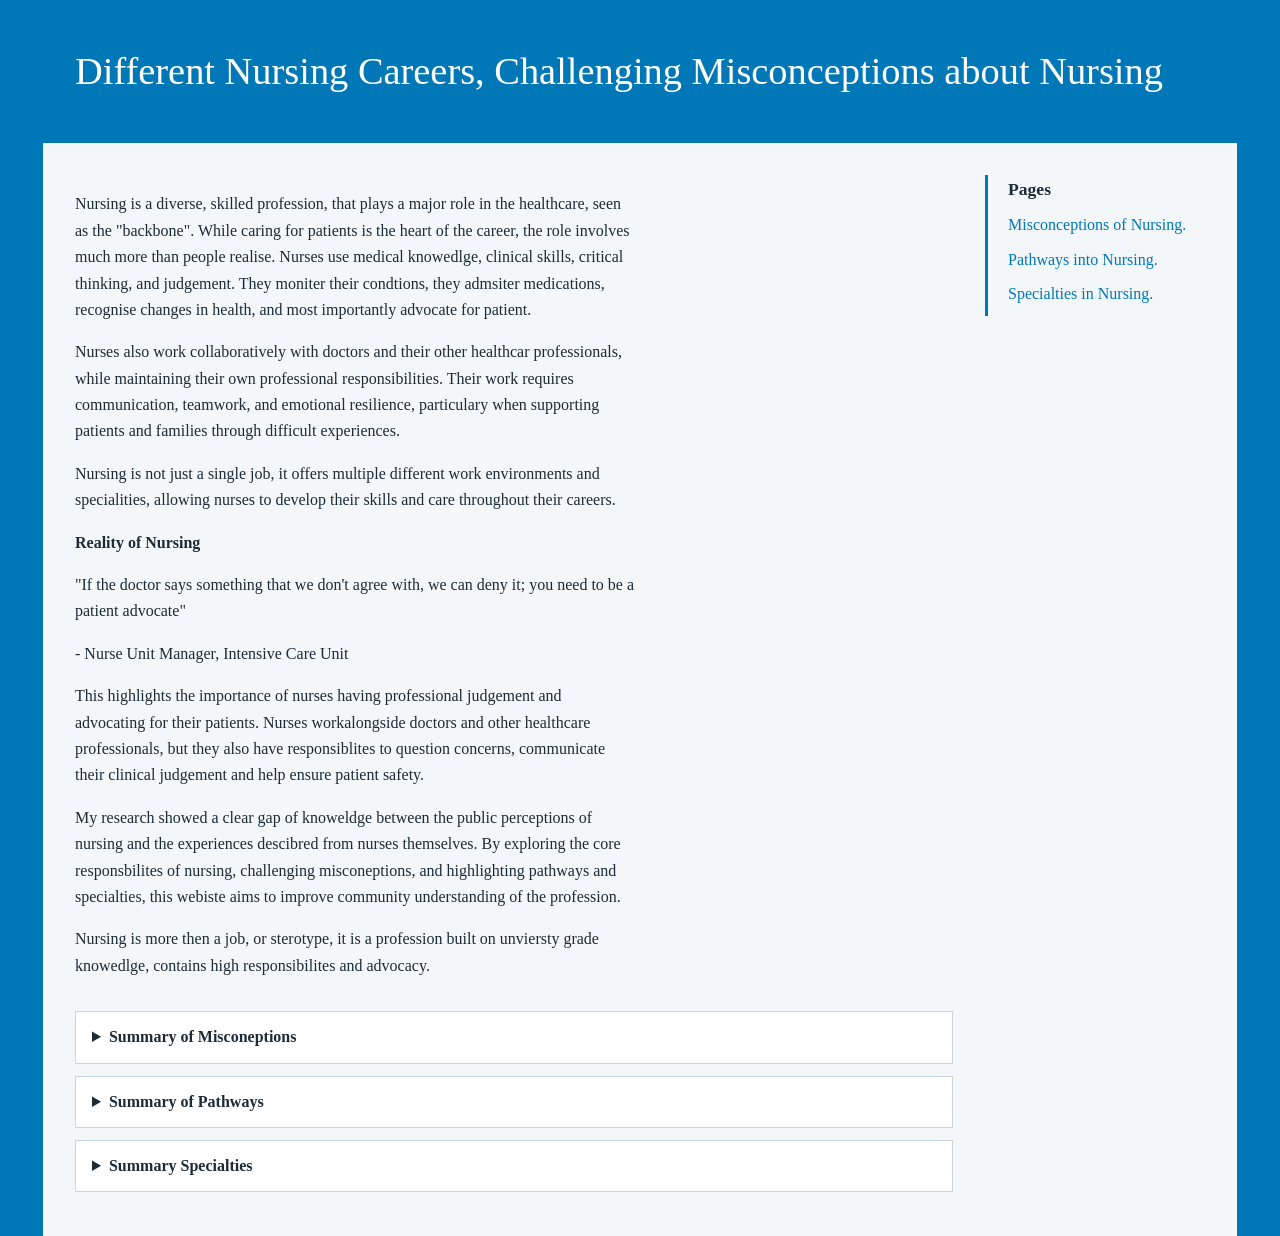
==== index.html @ 8eda3217 "init initial html, css, and image." ====
<!DOCTYPE html>
<html lang="en">
<head>
  <meta charset="UTF-8">
  <meta name="viewport" content="width=device-width, initial-scale=1">
  <title>Nursing Careers and Misconceptions</title>
  <link rel="stylesheet" href="style.css">
</head>
<body>
  <div class="page">
    <header>
      <h1>Different Nursing Careers, Challenging Misconceptions about Nursing</h1>
    </header>

    <div class="layout">
      <main>
        <section class="intro">
          <p>Nursing is a diverse, skilled profession, that plays a major role in the healthcare, seen as the "backbone". While caring for patients is the heart of the career, the role involves much more than people realise. Nurses use medical knowedlge, clinical skills, critical thinking, and judgement. They moniter their condtions, they admsiter medications, recognise changes in health, and most importantly advocate for patient.</p>

<p> Nurses also work collaboratively with doctors and their other healthcar professionals, while maintaining their own professional responsibilities. Their work requires communication, teamwork, and emotional resilience, particulary when supporting patients and families through difficult experiences. </p>

<p> Nursing is not just a single job, it offers multiple different work environments and specialities, allowing nurses to develop their skills and care throughout their careers. </p>
          <p> <b> Reality of Nursing </b> </p>
<p> "If the doctor says something that we don't agree with, we can deny it; you need to be a patient advocate"<p/>
<p> - Nurse Unit Manager, Intensive Care Unit <p/>
<p> This highlights the importance of nurses having professional judgement and advocating for their patients. Nurses workalongside doctors and other healthcare professionals, but they also have responsiblites to question concerns, communicate their clinical judgement and help ensure patient safety.<p/>

<p> My research showed a clear gap of knoweldge between the public perceptions of nursing and the experiences descibred from nurses themselves. By exploring the core responsbilites of nursing, challenging misconeptions, and highlighting pathways and specialties, this webiste aims to improve community understanding of the profession. <p/>
<p> Nursing is more then a job, or sterotype, it is a profession built on unviersty grade knowedlge, contains high responsibilites and advocacy.<p/>
        </section>

        <details>
          <summary>Summary of Misconeptions</summary>
          <p>
Some members of the public misunderstand the profession. Common misconeptions included the beliefs that nursing is an easy job, that nurses simply "work for and follow doctors" My community survey found that 56.3% of participants believed nurses work for doctors and follow their commands. However my research showed their nroles involve much more indepndent decision-making, clinical responsibilites, teamwork, and patient advocasy .</p>
<p> Explore more on the misconeption section to learn more about what my research uncovered <p/>
        </details>

        <details>
          <summary>Summary of Pathways</summary>
          <p>There is much more then just one entry way into nursing, the most known entry is just year 12 graduate entry. There are also pathways that connections from TAFE, or Enrolled nursing, my research found that 75% of my community did not know of nay nursing pathways.</p>
<p> Explore the pathways section to learn more about nursing qualfications, and study options. <p/p>
        </details>

        <details>
          <summary>Summary Specialties</summary>
          <p>Nursing extends across a wide range of specialites. Nurse can work in hospitals, aged care, community health, schools, and among so many more areas. Such as, emergency, critcial care, mental health, aged care, paediatric, theatre, advanced/leadership, and more specialised alternative areas.<p/>
<p> Explore more in the specialities section to discover more <p/
        </details>
      </main>

      <nav aria-label="Additional information">
        <h2>Pages</h2>
        <ul>
          <li><a href="pages/misconceptions.html">Misconceptions of Nursing.</a></li>
          <li><a href="pages/pathways.html">Pathways into Nursing.</a></li>
          <li><a href="pages/specialties.html">Specialties in Nursing.</a></li>
        </ul>
      </nav>
    </div>
  </div>
</body>
</html>
---- style.css ----
* { box-sizing: border-box; }

body {
  margin: 0;
  background: #0077b6;
  color: #1d2b36;
  font-family: Georgia, "Times New Roman", serif;
  line-height: 1.65;
}

.page {
  max-width: 1200px;
  min-height: 100vh;
  margin: 0 auto;
  background: #f4f7f9;
  border-inline: 3px solid #0077b6;
}

header {
  background: #0077b6;
  color: #fff;
  padding: 2.5rem 2rem;
}


header h1 {
  margin: 0;
  font-size: 2.4rem;
  font-weight: normal;
}

.layout {
  display: flex;
  gap: 2rem;
  padding: 2rem;
  align-items: flex-start;
}

main { flex: 1; min-width: 0; }

.intro {
  max-width: 70ch;
  margin-bottom: 2rem;
}

details {
  border: 1px solid #c9d6df;
  background: #fff;
  padding: 0.75rem 1rem;
  margin-bottom: 0.75rem;
}

summary {
  cursor: pointer;
  font-weight: bold;
}

summary:focus-visible,
nav a:focus-visible {
  outline: 3px solid #0077b6;
  outline-offset: 2px;
}

details p { margin: 0.75rem 0 0.25rem; max-width: 70ch; }

nav {
  width: 220px;
  flex-shrink: 0;
  border-left: 3px solid #0077b6;
  padding-left: 1.25rem;
}

nav h2 { margin: 0 0 0.5rem; font-size: 1.1rem; }

nav ul { list-style: none; margin: 0; padding: 0; }
nav li { margin-bottom: 0.5rem; }

nav a {
  color: #0077b6;
  text-decoration: none;
}

nav a:hover { text-decoration: underline; }

@media (max-width: 800px) {
  .layout { flex-direction: column; }
  nav { width: 100%; }
}

@media (max-width: 800px) {
  .layout { flex-direction: column; }
  nav { flex-basis: auto; width: 100%; }
}
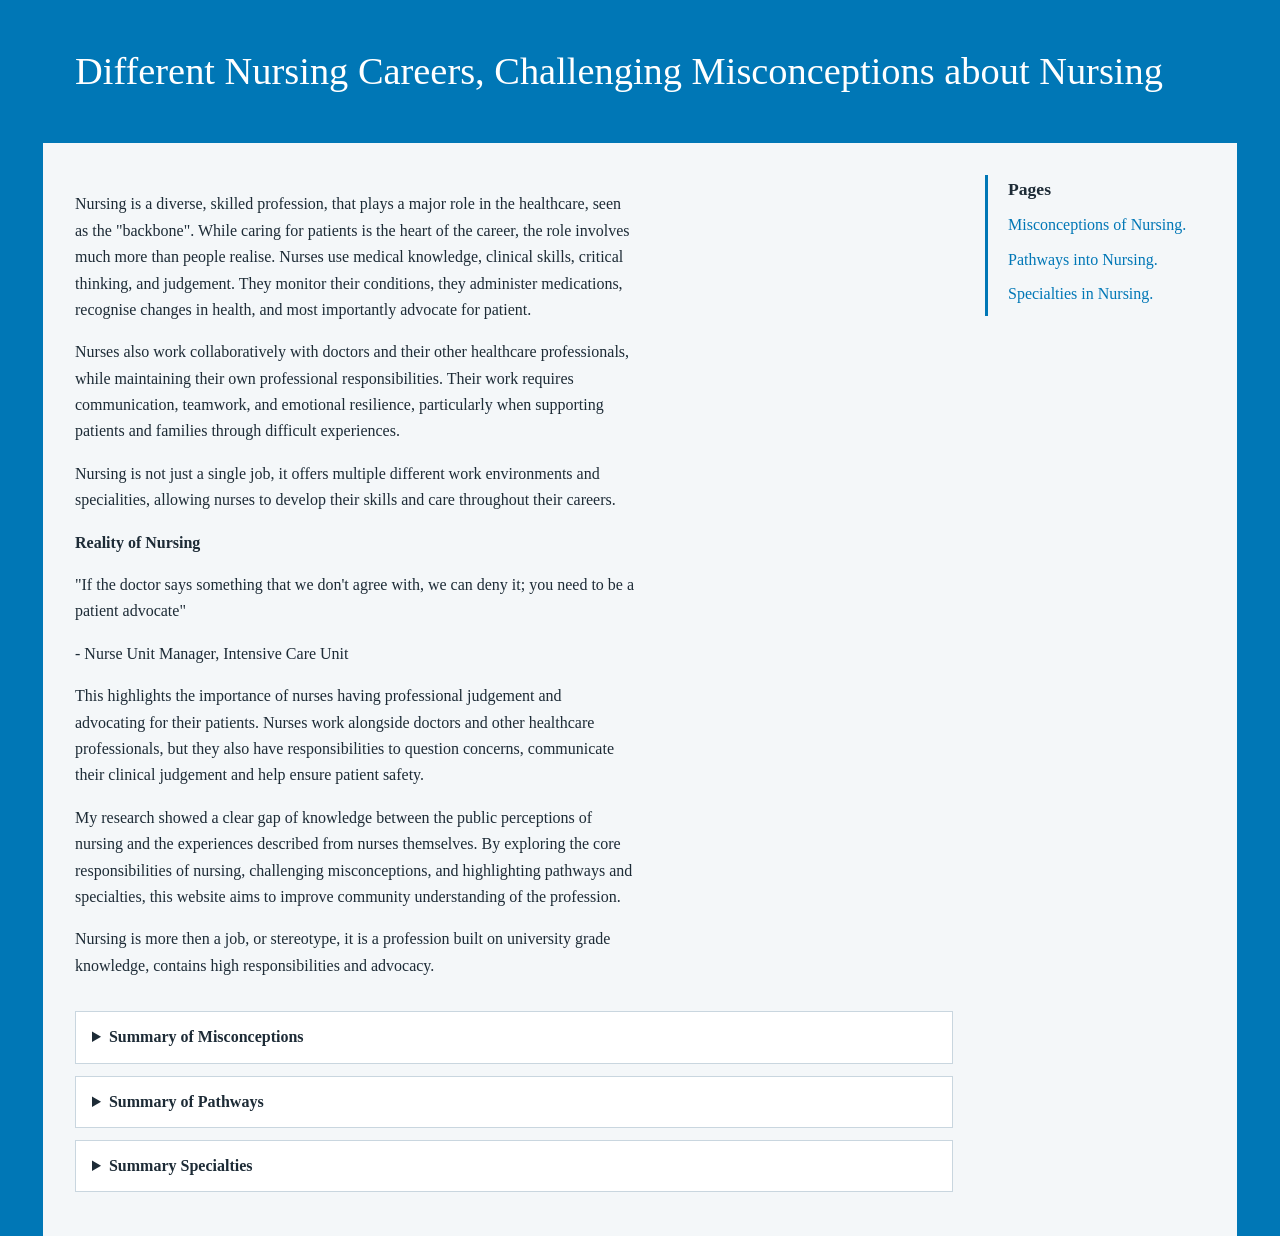
==== commit f0dc2e6b: "Fix typos and improve text clarity in index.html Corrected spelling and grammatical errors throughou" ====
--- a/index.html
+++ b/index.html
@@ -15,36 +15,36 @@
     <div class="layout">
       <main>
         <section class="intro">
-          <p>Nursing is a diverse, skilled profession, that plays a major role in the healthcare, seen as the "backbone". While caring for patients is the heart of the career, the role involves much more than people realise. Nurses use medical knowedlge, clinical skills, critical thinking, and judgement. They moniter their condtions, they admsiter medications, recognise changes in health, and most importantly advocate for patient.</p>
+          <p>Nursing is a diverse, skilled profession, that plays a major role in the healthcare, seen as the "backbone". While caring for patients is the heart of the career, the role involves much more than people realise. Nurses use medical knowledge, clinical skills, critical thinking, and judgement. They monitor their conditions, they administer medications, recognise changes in health, and most importantly advocate for patient.</p>
 
-<p> Nurses also work collaboratively with doctors and their other healthcar professionals, while maintaining their own professional responsibilities. Their work requires communication, teamwork, and emotional resilience, particulary when supporting patients and families through difficult experiences. </p>
+<p> Nurses also work collaboratively with doctors and their other healthcare professionals, while maintaining their own professional responsibilities. Their work requires communication, teamwork, and emotional resilience, particularly when supporting patients and families through difficult experiences. </p>
 
 <p> Nursing is not just a single job, it offers multiple different work environments and specialities, allowing nurses to develop their skills and care throughout their careers. </p>
           <p> <b> Reality of Nursing </b> </p>
 <p> "If the doctor says something that we don't agree with, we can deny it; you need to be a patient advocate"<p/>
 <p> - Nurse Unit Manager, Intensive Care Unit <p/>
-<p> This highlights the importance of nurses having professional judgement and advocating for their patients. Nurses workalongside doctors and other healthcare professionals, but they also have responsiblites to question concerns, communicate their clinical judgement and help ensure patient safety.<p/>
+<p> This highlights the importance of nurses having professional judgement and advocating for their patients. Nurses work alongside doctors and other healthcare professionals, but they also have responsibilities to question concerns, communicate their clinical judgement and help ensure patient safety.<p/>
 
-<p> My research showed a clear gap of knoweldge between the public perceptions of nursing and the experiences descibred from nurses themselves. By exploring the core responsbilites of nursing, challenging misconeptions, and highlighting pathways and specialties, this webiste aims to improve community understanding of the profession. <p/>
-<p> Nursing is more then a job, or sterotype, it is a profession built on unviersty grade knowedlge, contains high responsibilites and advocacy.<p/>
+<p> My research showed a clear gap of knowledge between the public perceptions of nursing and the experiences described from nurses themselves. By exploring the core responsibilities of nursing, challenging misconceptions, and highlighting pathways and specialties, this website aims to improve community understanding of the profession. <p/>
+<p> Nursing is more then a job, or stereotype, it is a profession built on university grade knowledge, contains high responsibilities and advocacy.<p/>
         </section>
 
         <details>
-          <summary>Summary of Misconeptions</summary>
+          <summary>Summary of Misconceptions</summary>
           <p>
-Some members of the public misunderstand the profession. Common misconeptions included the beliefs that nursing is an easy job, that nurses simply "work for and follow doctors" My community survey found that 56.3% of participants believed nurses work for doctors and follow their commands. However my research showed their nroles involve much more indepndent decision-making, clinical responsibilites, teamwork, and patient advocasy .</p>
-<p> Explore more on the misconeption section to learn more about what my research uncovered <p/>
+Some members of the public misunderstand the profession. Common misconceptions included the beliefs that nursing is an easy job, that nurses simply "work for and follow doctors" My community survey found that 56.3% of participants believed nurses work for doctors and follow their commands. However, my research showed their roles involve much more independent decision-making, clinical responsibilities, teamwork, and patient advocacy.</p>
+<p> Explore more on the misconception section to learn more about what my research uncovered <p/>
         </details>
 
         <details>
           <summary>Summary of Pathways</summary>
           <p>There is much more then just one entry way into nursing, the most known entry is just year 12 graduate entry. There are also pathways that connections from TAFE, or Enrolled nursing, my research found that 75% of my community did not know of nay nursing pathways.</p>
-<p> Explore the pathways section to learn more about nursing qualfications, and study options. <p/p>
+<p> Explore the pathways section to learn more about nursing qualifications, and study options. <p/p>
         </details>
 
         <details>
           <summary>Summary Specialties</summary>
-          <p>Nursing extends across a wide range of specialites. Nurse can work in hospitals, aged care, community health, schools, and among so many more areas. Such as, emergency, critcial care, mental health, aged care, paediatric, theatre, advanced/leadership, and more specialised alternative areas.<p/>
+          <p>Nursing extends across a wide range of specialities. Nurse can work in hospitals, aged care, community health, schools, and among so many more areas. Such as, emergency, critical care, mental health, aged care, paediatric, theatre, advanced/leadership, and more specialised alternative areas.<p/>
 <p> Explore more in the specialities section to discover more <p/
         </details>
       </main>
